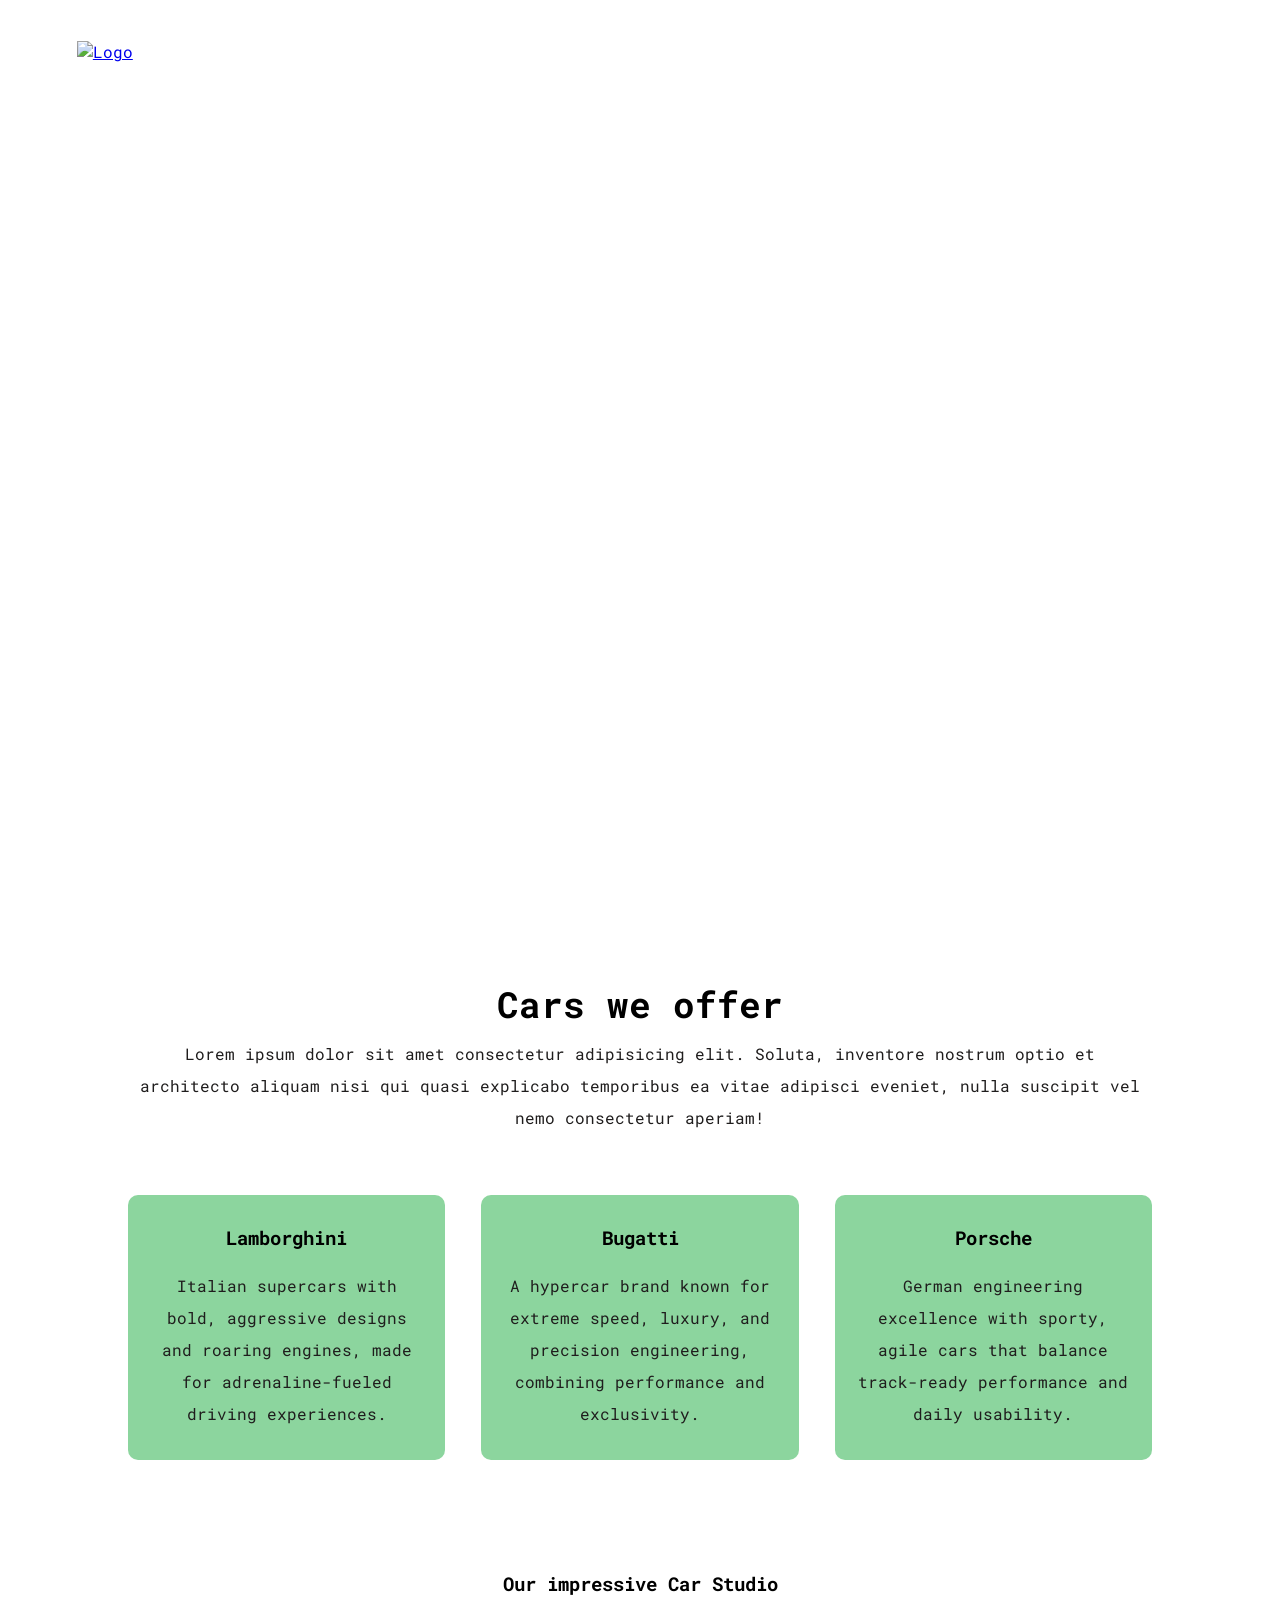
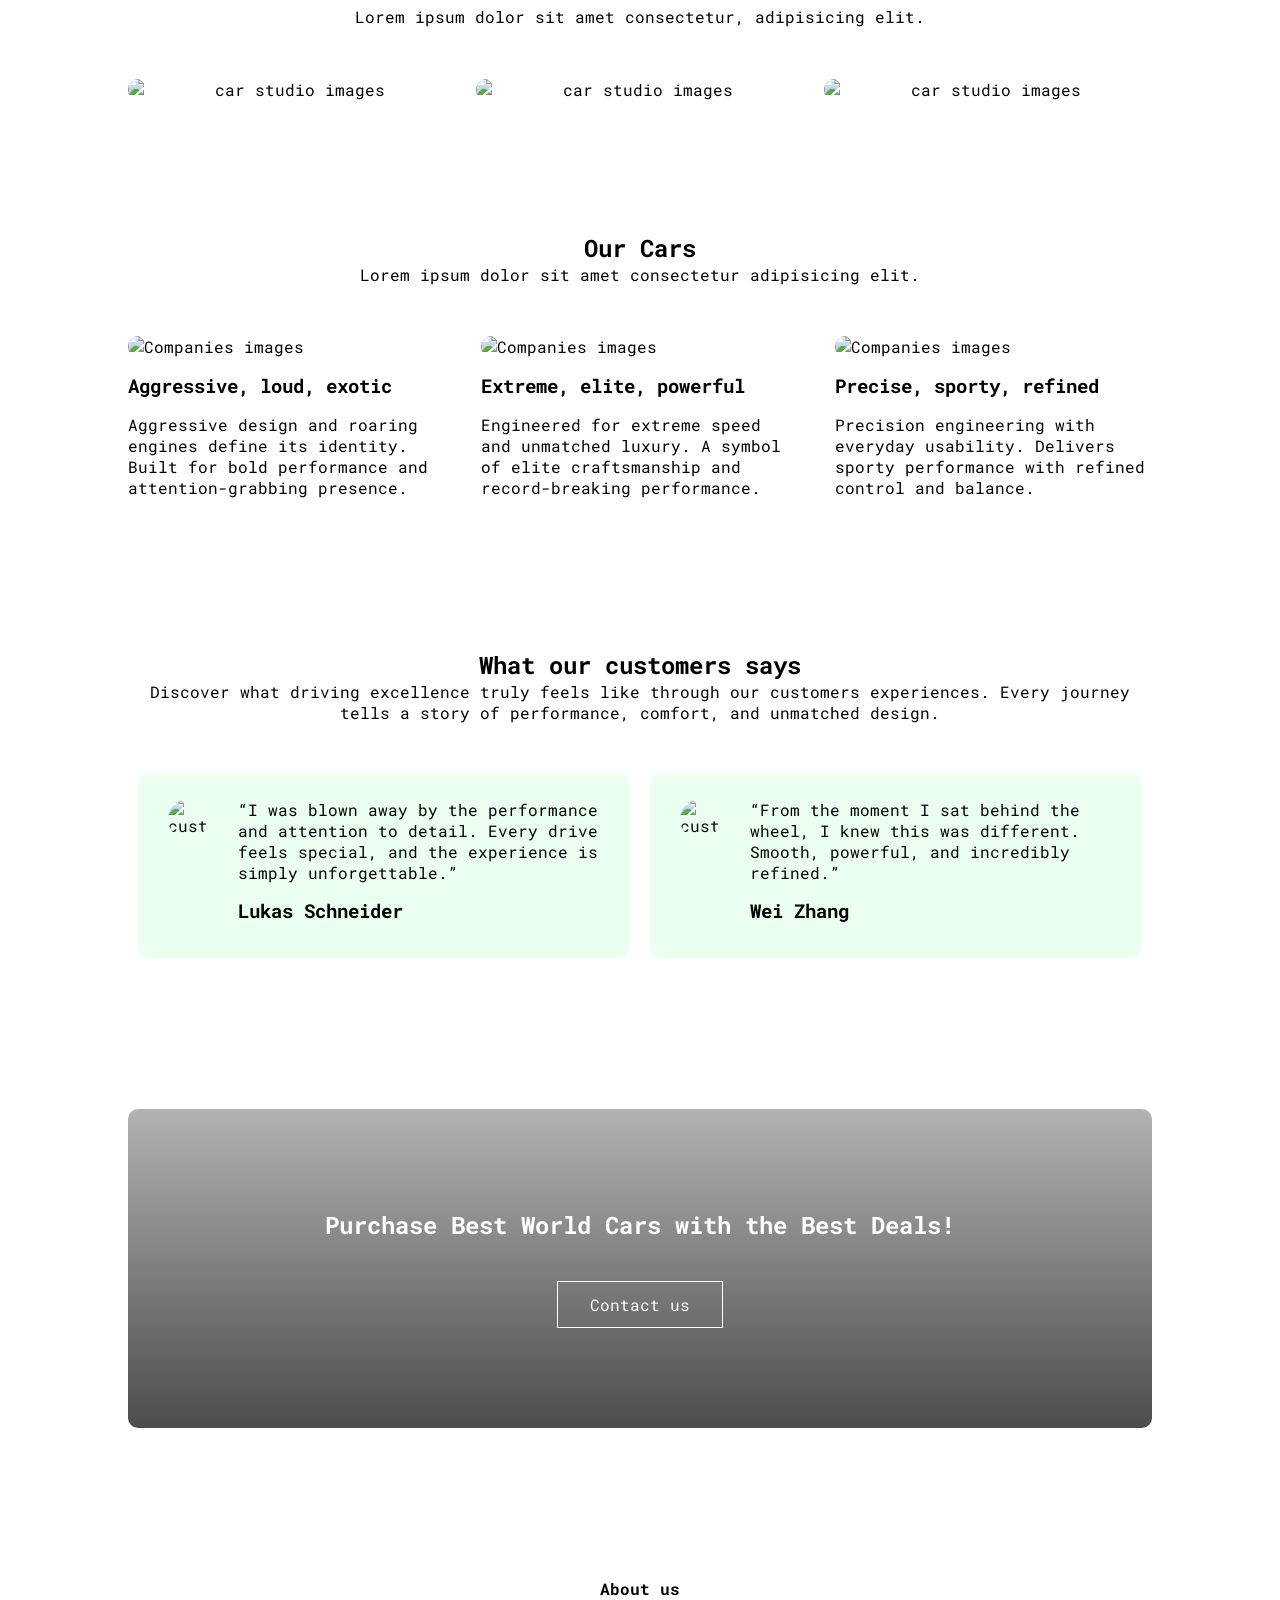
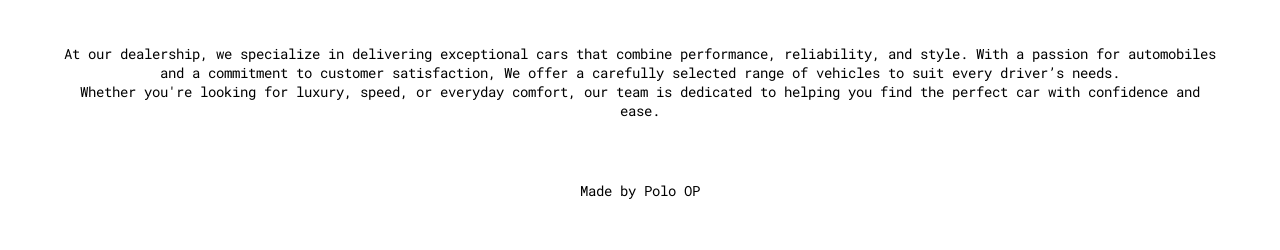
==== index.html @ 2430d3a7 "Responive Modern Cars UI" ====
<!DOCTYPE html> <!-- uses html5-->
<html lang="en">
<head>
    <meta charset="UTF-8">
    <meta name="viewport" content="width=device-width, initial-scale=1.0">
    <title>Project of Web</title>
    <link rel="stylesheet" href="style.css">
    <link rel="preconnect" href="https://fonts.googleapis.com">
    <link rel="preconnect" href="https://fonts.gstatic.com" crossorigin>
    <link href="https://fonts.googleapis.com/css2?family=Roboto+Mono:ital,wght@0,100..700;1,100..700&family=Roboto:ital,wght@0,100..900;1,100..900&display=swap" rel="stylesheet">
    <link rel="stylesheet" href="https://cdnjs.cloudflare.com/ajax/libs/font-awesome/7.0.1/css/all.min.css" integrity="sha512-2SwdPD6INVrV/lHTZbO2nodKhrnDdJK9/kg2XD1r9uGqPo1cUbujc+IYdlYdEErWNu69gVcYgdxlmVmzTWnetw==" crossorigin="anonymous" referrerpolicy="no-referrer" />
</head>
<body>
    <!-- Header Section -->
    <section class="header">
        <nav>
            <a href="index.html"><img src="https://images.unsplash.com/photo-1620288627223-53302f4e8c74?q=80&w=928&auto=format&fit=crop&ixlib=rb-4.1.0&ixid=M3wxMjA3fDB8MHxwaG90by1wYWdlfHx8fGVufDB8fHx8fA%3D%3D" alt="Logo"></a>
            <div class="nav-links" id="navLinks">
                <i class="fa-solid fa-x fa" onclick="hideMenu()"></i>
                <ul>
                    <li><a href="index.html">Home</a></li>
                    <li><a href="about.html">About</a></li>
                    <li><a href="contact.html">Contact</a></li>
                    <li><a href="blog.html">Blog</a></li>
                    <li><a href="cars.html">Cars</a></li>
                </ul>
            </div>
            <i class="fa-solid fa-bars fa" onclick="showMenu()"></i>
        </nav>
            <div class="text-box">
                <h1>Worlds Best Cars</h1>
                <p>Cars are really impressive because they are beautiful </br> and makes travels easier</p>
                <a href="" class="hero-btn">Visit the Car center</a>
            </div>
    </section>

    <!-- Cars Section -->
    <section class="cars">
        <h1>Cars we offer</h1>
        <p>Lorem ipsum dolor sit amet consectetur adipisicing elit. Soluta, inventore nostrum optio et architecto aliquam nisi qui quasi explicabo temporibus ea vitae adipisci eveniet, nulla suscipit vel nemo consectetur aperiam!</p>
    
        <div class="row">
            <div class="cars-col">
                <h3>Lamborghini</h3>
                <p>Italian supercars with bold, aggressive designs and roaring engines, made for adrenaline-fueled driving experiences.</p>
            </div>
            <div class="cars-col">
                <h3>Bugatti</h3>
                <p>A hypercar brand known for extreme speed, luxury, and precision engineering, combining performance and exclusivity.</p>
            </div>
            <div class="cars-col">
                <h3>Porsche</h3>
                <p>German engineering excellence with sporty, agile cars that balance track-ready performance and daily usability.</p>
            </div>
        </div>
    </section>

    <!-- Studio Section -->
    <section class="studio">
        <h3>Our impressive Car Studio</h3>
        <p>Lorem ipsum dolor sit amet consectetur, adipisicing elit.</p>

        <div class="row">
            <div class="studio-col">
                <img src="https://images.unsplash.com/photo-1519245659620-e859806a8d3b?q=80&w=3087&auto=format&fit=crop&ixlib=rb-4.1.0&ixid=M3wxMjA3fDB8MHxwaG90by1wYWdlfHx8fGVufDB8fHx8fA%3D%3D" alt="car studio images">
                <div class="layer">
                    <h3>Lamborghini</h3>
                </div>
            </div>
            <div class="studio-col">
                <img src="https://images.unsplash.com/photo-1600712242805-5f78671b24da?q=80&w=928&auto=format&fit=crop&ixlib=rb-4.1.0&ixid=M3wxMjA3fDB8MHxwaG90by1wYWdlfHx8fGVufDB8fHx8fA%3D%3D" alt="car studio images">
                <div class="layer">
                    <h3>Bugatti</h3>
                </div>
            </div>
            <div class="studio-col">
                <img src="https://images.unsplash.com/photo-1570374910698-6db3d787e6fb?q=80&w=3165&auto=format&fit=crop&ixlib=rb-4.1.0&ixid=M3wxMjA3fDB8MHxwaG90by1wYWdlfHx8fGVufDB8fHx8fA%3D%3D" alt="car studio images">
                <div class="layer">
                    <h3>Porsche</h3>
                </div>
            </div>
        </div>

    </section>

    <!-- Companies Section -->
    <section class="companies">
        <h1>Our Cars</h1>
        <p>Lorem ipsum dolor sit amet consectetur adipisicing elit.</p>

        <div class="row">
            <div class="companies-col">
                <img src="https://images.unsplash.com/photo-1696958363946-b58f40cda426?q=80&w=1828&auto=format&fit=crop&ixlib=rb-4.1.0&ixid=M3wxMjA3fDB8MHxwaG90by1wYWdlfHx8fGVufDB8fHx8fA%3D%3D" alt="Companies images">
                <h3>Aggressive, loud, exotic</h3>
                <p>Aggressive design and roaring engines define its identity.
Built for bold performance and attention-grabbing presence.</p>
            </div>
            <div class="companies-col">
                <img src="https://images.unsplash.com/photo-1765973699508-12ca847a5aca?q=80&w=1750&auto=format&fit=crop&ixlib=rb-4.1.0&ixid=M3wxMjA3fDB8MHxwaG90by1wYWdlfHx8fGVufDB8fHx8fA%3D%3D" alt="Companies images">
                <h3>Extreme, elite, powerful</h3>
                <p>Engineered for extreme speed and unmatched luxury.
A symbol of elite craftsmanship and record-breaking performance.</p>
            </div>
            <div class="companies-col">
                <img src="https://images.unsplash.com/photo-1713994255385-500d40dfbb1b?q=80&w=2940&auto=format&fit=crop&ixlib=rb-4.1.0&ixid=M3wxMjA3fDB8MHxwaG90by1wYWdlfHx8fGVufDB8fHx8fA%3D%3D" alt="Companies images">
                <h3>Precise, sporty, refined</h3>
                <p>Precision engineering with everyday usability.
Delivers sporty performance with refined control and balance.</p>
            </div>    
        </div>
    </section>

    <!-- testimonials -->
    <section class="testimonials">
        <h1>What our customers says</h1>
        <p>Discover what driving excellence truly feels like through our customers experiences. Every journey tells a story of performance, comfort, and unmatched design.</p>
        <div class="row">
            <div class="testimonial-col">
                <img src="https://images.unsplash.com/photo-1527980965255-d3b416303d12?q=80&w=1160&auto=format&fit=crop&ixlib=rb-4.1.0&ixid=M3wxMjA3fDB8MHxwaG90by1wYWdlfHx8fGVufDB8fHx8fA%3D%3D" alt="customer image">
                <div>
                <p>“I was blown away by the performance and attention to detail. Every drive feels special, and the experience is simply unforgettable.”</p>
                <h3>Lukas Schneider</h3>
                <i class="fa-solid fa-star fa"></i>
                <i class="fa-solid fa-star fa"></i>
                <i class="fa-solid fa-star fa"></i>
                <i class="fa-solid fa-star fa"></i>
                <i class="fa-regular fa-star fa"></i>
                </div>
            </div>            
            <div class="testimonial-col">
                <img src="https://images.unsplash.com/photo-1603415526960-f7e0328c63b1?q=80&w=1740&auto=format&fit=crop&ixlib=rb-4.1.0&ixid=M3wxMjA3fDB8MHxwaG90by1wYWdlfHx8fGVufDB8fHx8fA%3D%3D" alt="customer image">
                <div>
                <p>“From the moment I sat behind the wheel, I knew this was different. Smooth, powerful, and incredibly refined.”</p>
                <h3>Wei Zhang</h3>
                <i class="fa-solid fa-star fa"></i>
                <i class="fa-solid fa-star fa"></i>
                <i class="fa-solid fa-star fa"></i>
                <i class="fa-solid fa-star fa"></i>
                <i class="fa-solid fa-star-half-stroke fa"></i>
                </div>
            </div>
        </div>
    </section>

    <!-- Purchase Section -->
    <section class="purchase">
        <h1>Purchase Best World Cars with the Best Deals!</h1>
        <a href="#" class="hero-btn">Contact us</a>
    </section>

    <!-- Footer Section -->
    <section class="footer">
        <h4>About us</h4>
        <p>At our dealership, we specialize in delivering exceptional cars that combine performance, reliability, and style. With a passion for automobiles and a commitment to customer satisfaction, We offer a carefully selected range of vehicles to suit every driver’s needs.</br> Whether you're looking for luxury, speed, or everyday comfort, our team is dedicated to helping you find the perfect car with confidence and ease.</p>
        <div class="icons">
            <i class="fa-brands fa-facebook"></i>
            <i class="fa-brands fa-instagram"></i>
            <i class="fa-brands fa-linkedin"></i>
            <i class="fa-brands fa-github"></i>
        </div>
        <p>Made by Polo OP</p>
    </section>

    <!-- Menu toggle with JavaScript -->
    <script>
        var navLinks = document.getElementById('navLinks');
        function showMenu() {
            navLinks.style.right = "0";
        }
        function hideMenu() {
            navLinks.style.right = "-200px";
        }
    </script>
</body>
</html>
---- style.css ----
* {
    margin: 0;
    padding: 0;
    font-family: "Roboto Mono", monospace;
}

/* header */
.header {
    min-height: 100vh;  /*100vh and higher*/
    width: 100%;
    background: linear-gradient(rgb(162, 246, 162,0.3)), url(https://images.unsplash.com/photo-1772722174153-213c4ad178fc?q=80&w=2940&auto=format&fit=crop&ixlib=rb-4.1.0&ixid=M3wxMjA3fDB8MHxwaG90by1wYWdlfHx8fGVufDB8fHx8fA%3D%3D);
    background-position: center;
    background-size: cover;
    position: relative; /*all its children will act as relative to it by positioning the children as absolute*/
}

nav {
    display: flex;
    padding: 2% 6%;
    justify-content: space-between;
    align-items: center;
}

nav img {
  width: 50px;  
}

.nav-links {
    /*flex: 1; means flex-grow: 1; flex-shrink: 1; flex-basis:0; it takes all available space inside its flex container and with text align you move it to right, and its useless cuz we have space-between and it does the work*/
    flex: 1;
    text-align: right;
}

.nav-links ul li {
    list-style: none;
    display: inline-block; /*good for underline animation as well and for inlining li*/
    padding: 8px 12px;
    position: relative;
}

.nav-links ul li a {
    color: #ffff;
    text-decoration: none;
    font-size: 25px;
}

.nav-links ul li::after {
    content: '';
    width: 0%;
    height: 2px;
    background: #24d550;
    display: block;
    margin: auto; /*margin: auto horizontally centers the element if it has a width less than the container. without hover the line is centered but after hover the margin cernters it*/
    transition: 0.3s;
    /* if we want animation to be right to left we should use transform because its harder to manage it with margin, and left to right it the original (by default)*/
}

.nav-links ul li:hover::after {
    width: 100%;
}

.text-box {
    width: 90%;
    color: white;
    position: absolute;
    top: 50%;
    left: 50%;
    transform: translate(-50%,-50%);
    text-align: center;
}

.text-box h1 {
    font-size: 62px;
}

.text-box p {
    margin: 10px 0 40px; /*top, right & left, buttom*/
    font-size: 14px;
    color: white;
}

.hero-btn {
    display: inline-block; /*with block the button will strech and occupy all the parent width*/
    text-decoration: none;
    color: white;
    border: 1px solid #ffffff;
    padding: 12px 32px;
    font-size: 16px;
    cursor: pointer;
    background: transparent;
    /* position: relative; */
    transition: 0.4s ease-in-out;
}

.hero-btn:hover {
    border: 1px solid greenyellow;  
    background: yellowgreen;
}

nav .fa {
    display: none;
}



/* cars */
.cars {
    width: 80%;
    margin: auto;
    text-align: center;
    padding-top: 80px;
}

.cars h1 {
    font-size: 36px;
    font-weight: 700;
}
.cars p {
    color: rgb(31, 29, 29);
    font-size: 16px;
    line-height: 2;
    padding: 10px;
}

.row {
    margin-top: 5%;
    display: flex;
    justify-content: space-between;
}

.cars-col {
    flex-basis: 31%;
    background: #8cd59e;
    border-radius: 10px;
    margin-bottom: 5%;
    padding: 20px 12px;
    box-sizing: border-box;
    transition: 0.5s;
}

h3 {
    text-align: center;
    font-weight: 700;
    margin: 10px 0;
}

.cars-col:hover {
    box-shadow: 0 0 20px 0 rgba(138, 214, 167, 0.7);
}


/* car studio */

.studio {
    width: 80%;
    margin: auto;
    text-align: center;
    padding-top: 50px;
}

.studio-col {
    flex-basis: 32%;
    margin-bottom: 32px;
    position: relative;
}

.studio-col img {
    display: block; /*by default its inline-block so the layer got out of the vertical height*/
    width: 100%;
    height: 100%;
    border-radius: 10px;
}

.layer {
    background: transparent;
    height: 100%;
    width: 100%;
    position: absolute;
    top: 0;
    left: 0;
    transition: 0.3s;
    border-radius: 10px;
    /*inset:0; we can remove 4 lines with this line, height width top left, i think this is better but for the sake of the course we will write as much as identical code*/
}

.layer:hover {
    background: rgba(205, 239, 247, 0.7);
}

.layer h3{
    width: 100%;
    font-weight: 600;
    color: white;
    font-size: 28px;
    position: absolute;
    bottom: 0;
    /* these 2 lines does nothing cuz we already have width 100% */
    left: 50%;
    transform: translateX(-50%);
    opacity: 0;
    transition: 0.4s;

}

.layer:hover h3 {
    bottom: 50%;
    transform: translate(-50%, 50%); /* we used this to center the text without this line the bottom of the text is centered , sits down at center so it feels its not centered*/
    opacity: 1;
}


/* companies */

.companies {
    width: 80%;
    margin: auto;
    text-align: center;
    padding-top: 100px;
}

.companies-col {
    flex-basis: 31%;
    border-radius: 30px;
    margin-bottom: 5%;
    text-align: left;
}

.companies-col img {
    width: 100%;
    border-radius: 10px;
}

.companies-col p {
    padding: 0;
}

.companies-col h3 {
    margin: 16px 0 16px;
    text-align: left;
}


/* testimonials */
.testimonials {
    width: 80%;
    margin: auto;
    padding-top: 100px;
    text-align: center;
}

.testimonial-col {
    flex-basis: 44%;
    border-radius: 10px;
    margin: 0 1% 5%; /*for mobile reponsivity*/
    text-align: left;
    background: #ebfff0;
    padding: 25px;
    cursor: pointer;
    display: flex;
    
}
.testimonial-col img {
    height: 40px;
    width: 40px;
    border-radius: 50%;
    margin-left: 5px;
    margin-right: 30px;
    border-radius: 50%;
}

.testimonial-col p {
    padding: 0;
}

.testimonial-col h3 {
    margin-top: 15px;
    text-align: left;
}

.testimonial-col .fa {
    color: #24d550;
}



/* purchase */

.purchase {
    width: 80%;
    margin: 100px auto;
    background: linear-gradient(rgba(0,0,0,0.3),rgba(0,0,0,0.7)), url(https://images.unsplash.com/photo-1486673748761-a8d18475c757?q=80&w=1740&auto=format&fit=crop&ixlib=rb-4.1.0&ixid=M3wxMjA3fDB8MHxwaG90by1wYWdlfHx8fGVufDB8fHx8fA%3D%3D);
    background-position: center;
    background-size: cover;
    border-radius: 10px;
    text-align: center;
    padding: 100px 0;
}

.purchase h1 {
    color: white;
    margin-bottom: 40px;
    padding: 0;    
}


/* footer */
.footer {
    width: 100%;
    text-align: center;
    padding: 30px 0;
    /* background-color: rgb(218, 255, 213); */
}

.footer p {
    font-size: 14px;
    padding: 20px 60px;
}

.footer h4 {
    margin-bottom: 25px;
    margin-top: 20px;
    font-weight: 700;
}

.fa-brands {
    color: #24d550;
    margin: 0 12px;
    cursor: pointer;
    padding: 18px 0;
}

@media(max-width:700px) {
    .text-box h1 {
        font-size: 28px;
    }
    .nav-links ul li {
        display: block;
    }
    .nav-links  { 
        position: fixed;
        background-color: #24d550;
        height: 100vh;
        width: 200px;
        top: 0;
        right: -200px;
        text-align: left;
        z-index: 2;
        transition: 0.2s ;
    }
    nav .fa {
        display: block;
        color: white;
        margin: 10px;
        font-size: 24px;
        cursor: pointer;
    }

    .nav-links ul {
        padding: 30px;
    }


    .row {
        flex-direction: column;
    }


    .testimonial-col img {
        margin-left: 0px;
        margin-right: 15px;
    }

    .purchase h1 {
        font-size: 24px;
    }
}

/* about us page */
.about-header {
    height: 50vh;
    width: 100%;
    background: linear-gradient(rgba(199, 246, 155, 0.789),rgba(203, 227, 137, 0.72)), url(https://images.unsplash.com/photo-1557227065-a68aa0bb1673?q=80&w=1895&auto=format&fit=crop&ixlib=rb-4.1.0&ixid=M3wxMjA3fDB8MHxwaG90by1wYWdlfHx8fGVufDB8fHx8fA%3D%3D);
    background-position: center;
    background-size: cover;
    text-align: center;
    color: white;
}

.about-header h1 {
    margin-top: 45px;
}

.about-us {
    width: 80%;
    margin: auto;
    padding-top: 80px;
    padding-bottom: 50px;
}

.about-us-col {
    flex-basis: 48%;
    padding: 30px 2px;
}

.about-us-col img{
    width: 100%;
}

.about-us-col h1 {
    padding-top: 0;
}

.about-us-col p {
    padding: 15px 0 25px;
}

.explore-hero-btn {
    display: inline-block; /*with block the button will strech and occupy all the parent width*/
    text-decoration: none;
    color: black;
    border: 1px solid black;
    padding: 12px 32px;
    font-size: 16px;
    cursor: pointer;
    background: transparent;
    /* position: relative; */
    transition: 0.4s ease-in-out;
}

.explore-hero-btn:hover {
    border: 1px solid rgb(116, 35, 35);  
    background: rgb(241, 82, 82);
    color: white;
}


/* blog */
.blog-content {
    width: 80%;
    margin: auto;
    padding: 60px 0;
}

.blog-left {
    flex-basis: 65%;
}

.blog-left img {
    width: 100%;
}

.blog-left h2 {
    color: black;
    font-weight: 600;
    margin: 30px 0;
}

.blog-left p {
    color: black;
    padding: 0;   
}

.blog-right {
    flex-basis: 32%;
}

.blog-right h3 {
    background-color: black;
    color: white;
    padding: 7px 0;
    font-size: 16px;
    margin-bottom: 20px;
}

.blog-right div {
    display: flex;
    align-items: center;
    justify-content: space-between;
    box-sizing: border-box;
    color: black;
    padding: 8px;
}

.comment-box {
    border: 1px solid black;
    margin: 50px 0;
    padding: 10px 20px;
}

.comment-box h3 {
    text-align: left;
}

.comment-form input, .comment-form textarea {
    width: 100%;
    padding: 10px;
    margin: 15px 0;
    box-sizing: border-box;
    border: none;
    outline: none;
    background: #666;
    color: #ffffff;
}

.comment-form input::placeholder, .comment-form textarea::placeholder {
    color: #ffffff;
}

.post-btn {
    color: rgb(241, 82, 82);
    border: 1px solid rgb(241, 82, 82);
}

.comment-form button {
    margin: 10px 0;
}



/* contact us */
.location {
    width: 80%;
    margin: auto;
    padding: 80px 0;
}

.location iframe {
    width: 100%;
}

.contact-us {
    width: 80%;
    margin: auto;
}

.contact-col {
    flex-basis: 48%;
    margin-bottom: 30px;
}

.contact-col div {
    display: flex;
    align-items: center;
    margin-bottom: 40px;
}

.contact-col div i {
    font-size: 28px;
    color: #24d550;
    margin: 10px;
    margin-right: 30px;
}

.contact-col div p {
    padding: 0;
}

.contact-col div h5 {
    font-size: 20px;
    margin-bottom: 5px;
    color: black;
    font-weight: 500;
}

.contact-col input, .contact-col textarea{
    width: 100%;
    padding: 15px;
    margin-bottom: 17px;
    box-sizing: border-box;
    border: 1px solid black;
    outline: none;
    background: white;
    box-sizing: border-box;
}
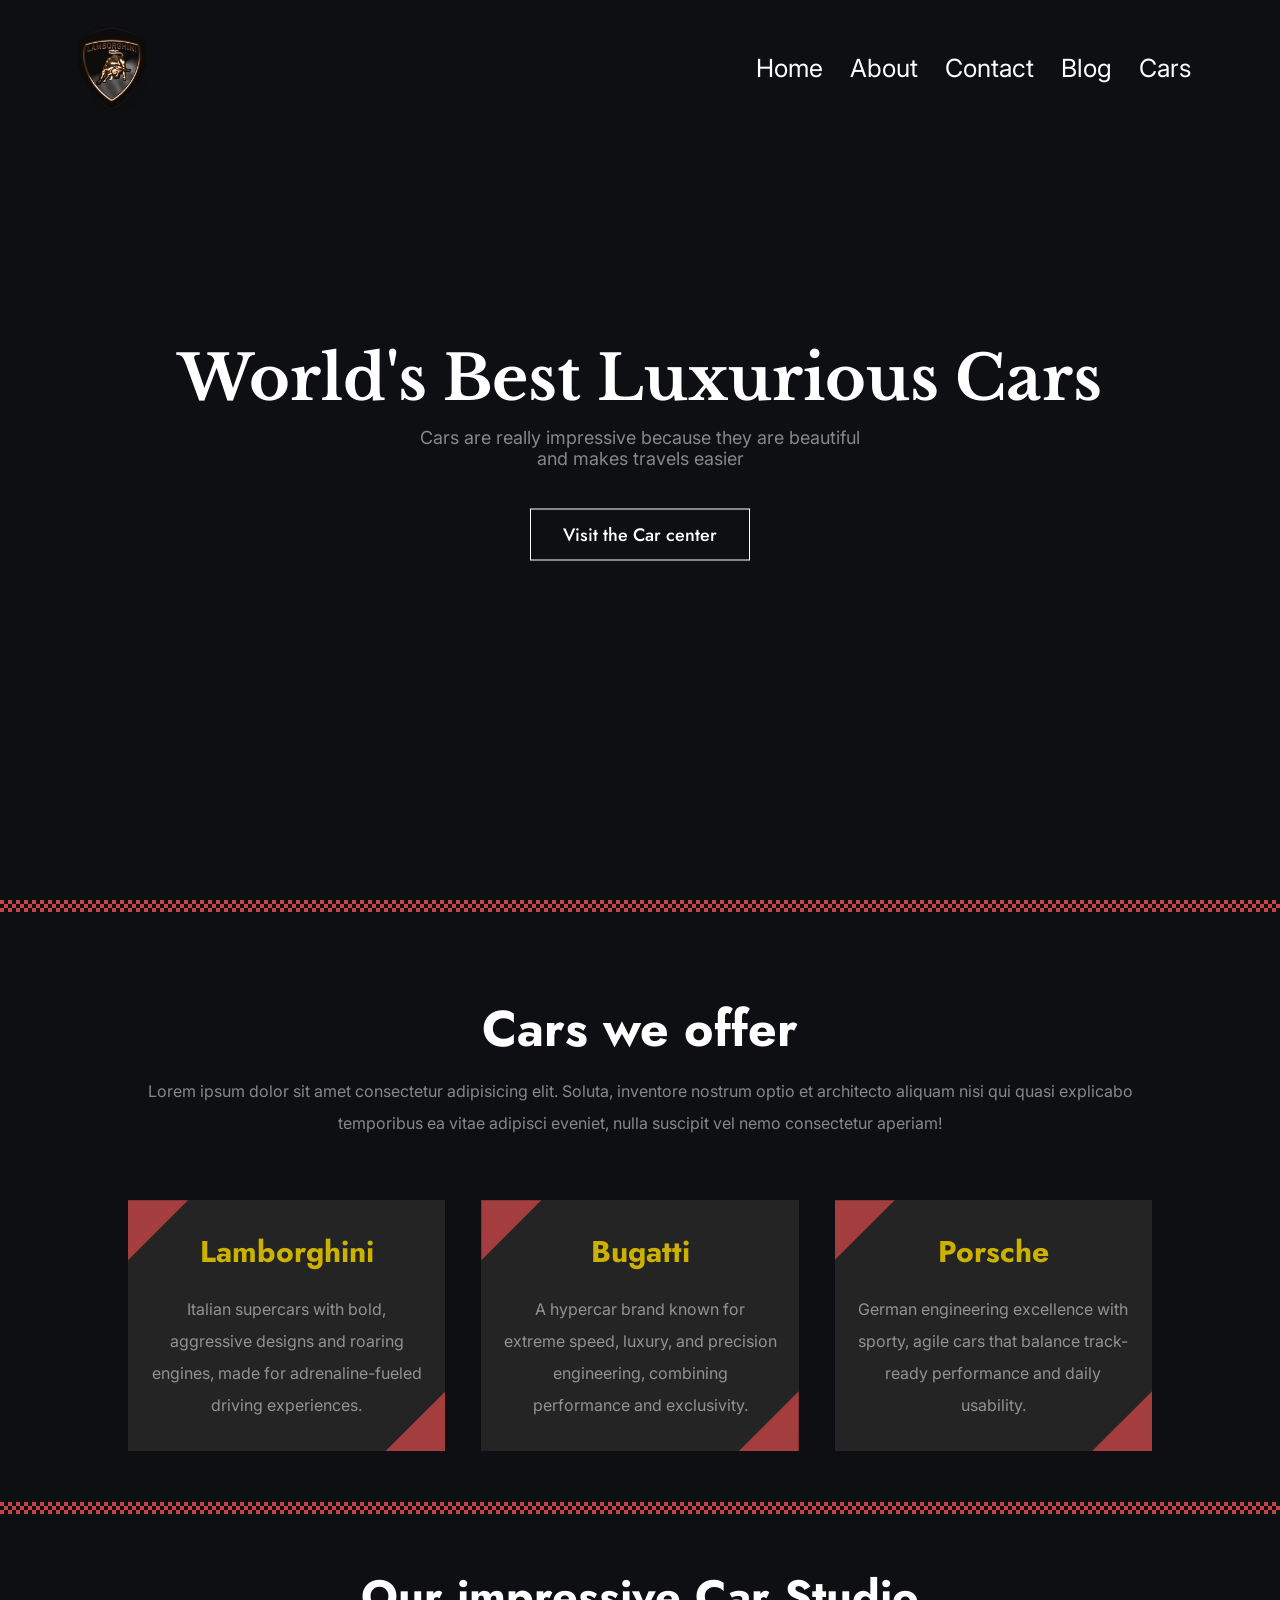
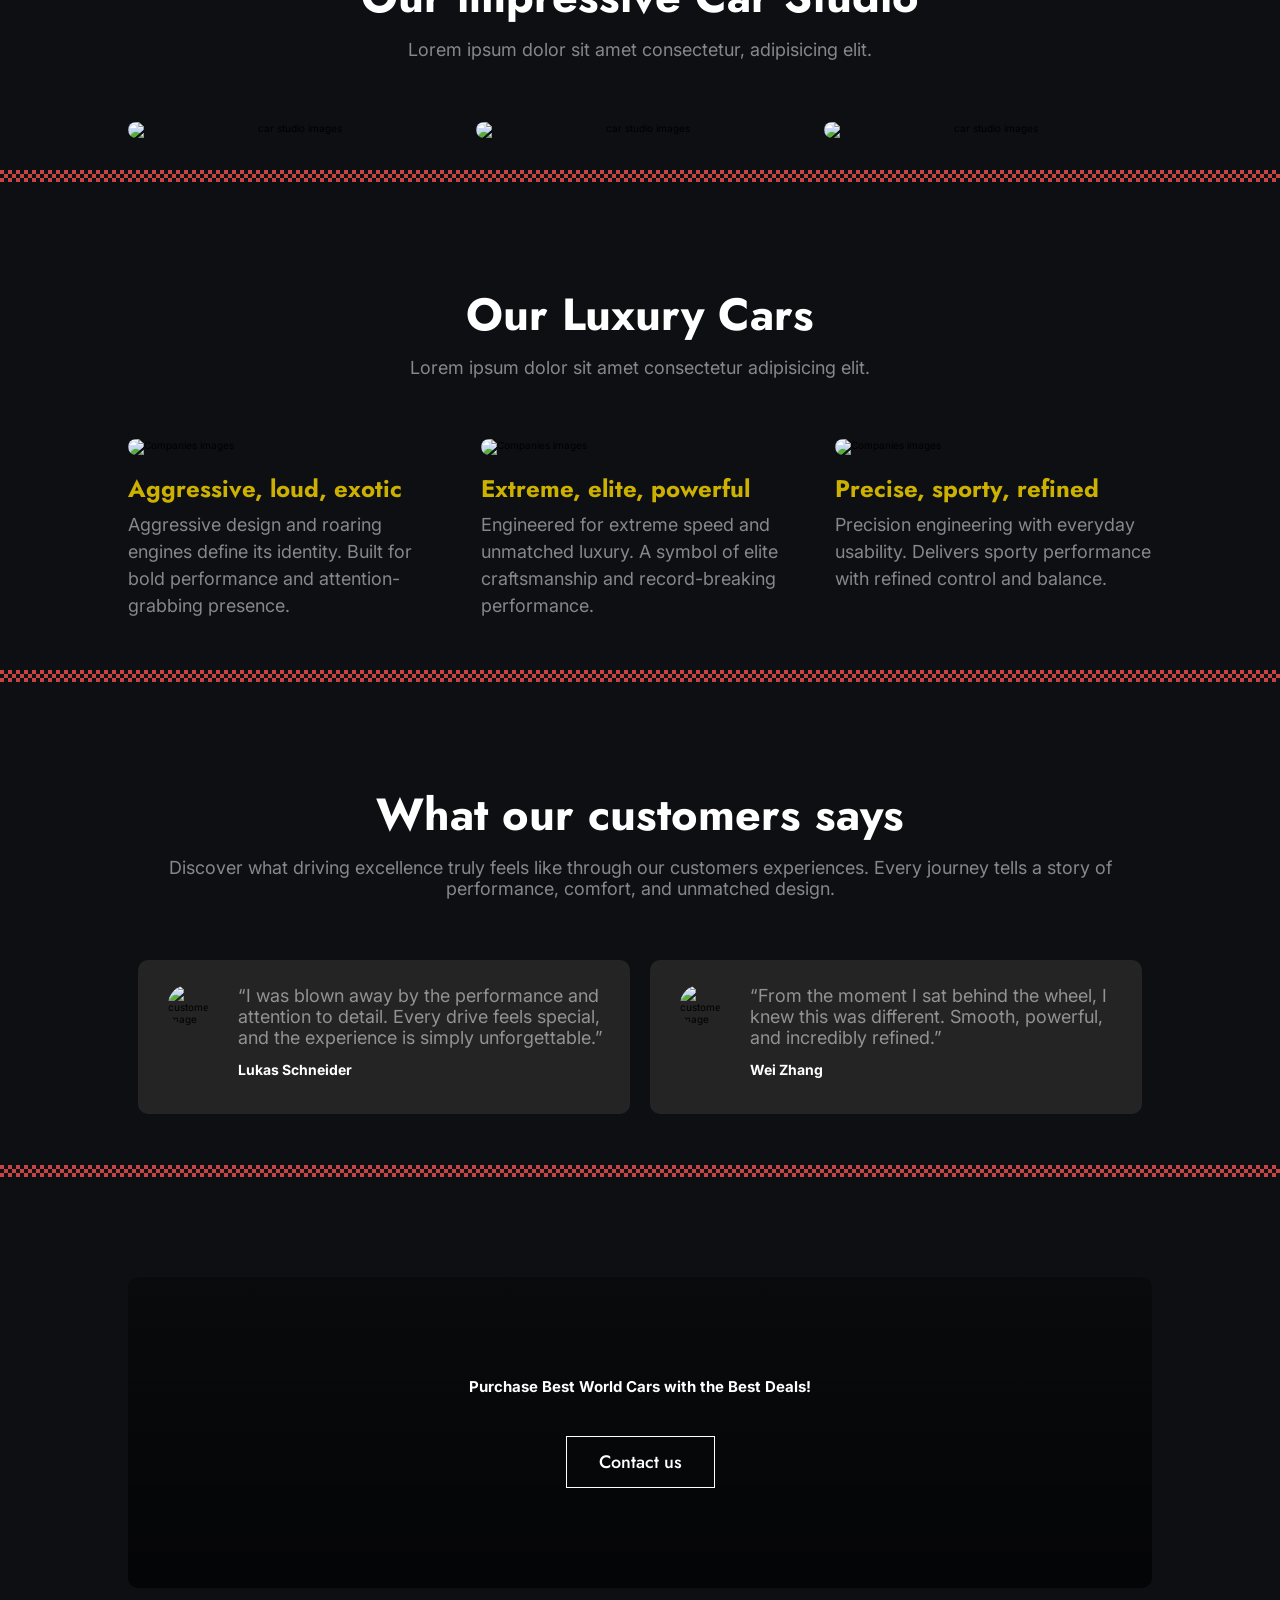
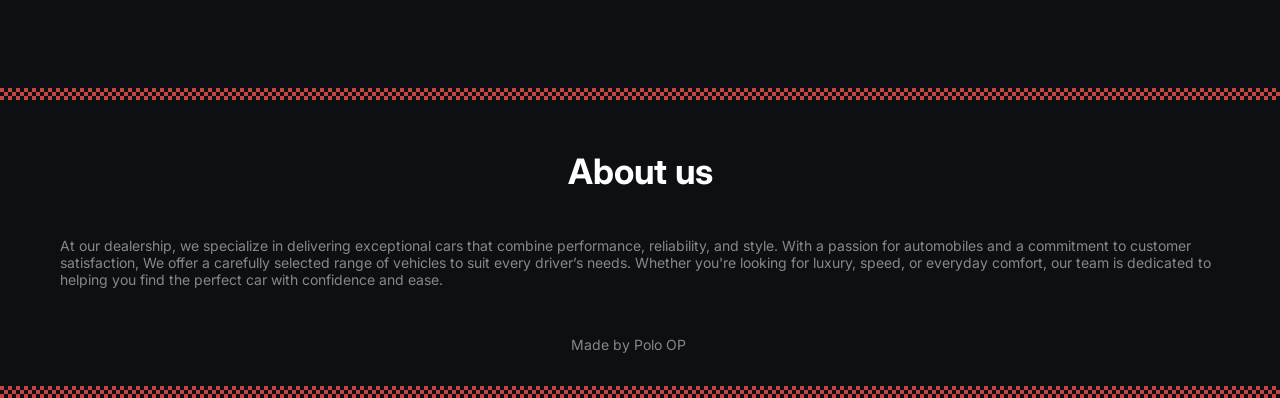
==== commit 591803c7: "new branch created see the readme file for more informations" ====
--- a/index.html
+++ b/index.html
@@ -3,7 +3,7 @@
 <head>
     <meta charset="UTF-8">
     <meta name="viewport" content="width=device-width, initial-scale=1.0">
-    <title>Project of Web</title>
+    <title>Luxury Cars</title>
     <link rel="stylesheet" href="style.css">
     <link rel="preconnect" href="https://fonts.googleapis.com">
     <link rel="preconnect" href="https://fonts.gstatic.com" crossorigin>
@@ -11,12 +11,16 @@
     <link rel="stylesheet" href="https://cdnjs.cloudflare.com/ajax/libs/font-awesome/7.0.1/css/all.min.css" integrity="sha512-2SwdPD6INVrV/lHTZbO2nodKhrnDdJK9/kg2XD1r9uGqPo1cUbujc+IYdlYdEErWNu69gVcYgdxlmVmzTWnetw==" crossorigin="anonymous" referrerpolicy="no-referrer" />
 </head>
 <body>
+    <div id="page-loader" class="loader-overlay">
+        <div class="custom-loader"></div>
+    </div>
+    <main id="main-content" style="opacity: 0; transition: opacity 0.5s;">
     <!-- Header Section -->
     <section class="header">
         <nav>
-            <a href="index.html"><img src="https://images.unsplash.com/photo-1620288627223-53302f4e8c74?q=80&w=928&auto=format&fit=crop&ixlib=rb-4.1.0&ixid=M3wxMjA3fDB8MHxwaG90by1wYWdlfHx8fGVufDB8fHx8fA%3D%3D" alt="Logo"></a>
+            <a href="index.html"><img loading="lazy" src="logo.png" alt="Logo"></a>
             <div class="nav-links" id="navLinks">
-                <i class="fa-solid fa-x fa" onclick="hideMenu()"></i>
+                <i class="fa-solid fa-x fa" id="closeBtn"></i>
                 <ul>
                     <li><a href="index.html">Home</a></li>
                     <li><a href="about.html">About</a></li>
@@ -25,15 +29,17 @@
                     <li><a href="cars.html">Cars</a></li>
                 </ul>
             </div>
-            <i class="fa-solid fa-bars fa" onclick="showMenu()"></i>
+            <i class="fa-solid fa-bars fa" id="menuBtn"></i>
         </nav>
+        <div class="menu-overlay" id="menuOverlay"></div>
+
             <div class="text-box">
-                <h1>Worlds Best Cars</h1>
+                <h1>World's Best Luxurious Cars</h1>
                 <p>Cars are really impressive because they are beautiful </br> and makes travels easier</p>
-                <a href="" class="hero-btn">Visit the Car center</a>
+                <a href="cars.html" class="hero-btn">Visit the Car center</a>
             </div>
     </section>
-
+    <div class="loader"></div>
     <!-- Cars Section -->
     <section class="cars">
         <h1>Cars we offer</h1>
@@ -54,69 +60,68 @@
             </div>
         </div>
     </section>
-
+    <div class="loader"></div>
     <!-- Studio Section -->
     <section class="studio">
-        <h3>Our impressive Car Studio</h3>
+        <h1>Our impressive Car Studio</h3>
         <p>Lorem ipsum dolor sit amet consectetur, adipisicing elit.</p>
 
         <div class="row">
             <div class="studio-col">
-                <img src="https://images.unsplash.com/photo-1519245659620-e859806a8d3b?q=80&w=3087&auto=format&fit=crop&ixlib=rb-4.1.0&ixid=M3wxMjA3fDB8MHxwaG90by1wYWdlfHx8fGVufDB8fHx8fA%3D%3D" alt="car studio images">
+                <img loading="lazy" src="https://images.unsplash.com/photo-1519245659620-e859806a8d3b?q=80&w=3087&auto=format&fit=crop&ixlib=rb-4.1.0&ixid=M3wxMjA3fDB8MHxwaG90by1wYWdlfHx8fGVufDB8fHx8fA%3D%3D" alt="car studio images">
                 <div class="layer">
                     <h3>Lamborghini</h3>
                 </div>
             </div>
             <div class="studio-col">
-                <img src="https://images.unsplash.com/photo-1600712242805-5f78671b24da?q=80&w=928&auto=format&fit=crop&ixlib=rb-4.1.0&ixid=M3wxMjA3fDB8MHxwaG90by1wYWdlfHx8fGVufDB8fHx8fA%3D%3D" alt="car studio images">
+                <img loading="lazy" src="https://images.unsplash.com/photo-1600712242805-5f78671b24da?q=80&w=928&auto=format&fit=crop&ixlib=rb-4.1.0&ixid=M3wxMjA3fDB8MHxwaG90by1wYWdlfHx8fGVufDB8fHx8fA%3D%3D" alt="car studio images">
                 <div class="layer">
                     <h3>Bugatti</h3>
                 </div>
             </div>
             <div class="studio-col">
-                <img src="https://images.unsplash.com/photo-1570374910698-6db3d787e6fb?q=80&w=3165&auto=format&fit=crop&ixlib=rb-4.1.0&ixid=M3wxMjA3fDB8MHxwaG90by1wYWdlfHx8fGVufDB8fHx8fA%3D%3D" alt="car studio images">
+                <img loading="lazy" src="https://images.unsplash.com/photo-1570374910698-6db3d787e6fb?q=80&w=3165&auto=format&fit=crop&ixlib=rb-4.1.0&ixid=M3wxMjA3fDB8MHxwaG90by1wYWdlfHx8fGVufDB8fHx8fA%3D%3D" alt="car studio images">
                 <div class="layer">
                     <h3>Porsche</h3>
                 </div>
             </div>
         </div>
-
     </section>
-
+    <div class="loader"></div>
     <!-- Companies Section -->
     <section class="companies">
-        <h1>Our Cars</h1>
+        <h1>Our Luxury Cars</h1>
         <p>Lorem ipsum dolor sit amet consectetur adipisicing elit.</p>
 
         <div class="row">
             <div class="companies-col">
-                <img src="https://images.unsplash.com/photo-1696958363946-b58f40cda426?q=80&w=1828&auto=format&fit=crop&ixlib=rb-4.1.0&ixid=M3wxMjA3fDB8MHxwaG90by1wYWdlfHx8fGVufDB8fHx8fA%3D%3D" alt="Companies images">
+                <img loading="lazy" src="https://images.unsplash.com/photo-1696958363946-b58f40cda426?q=80&w=1828&auto=format&fit=crop&ixlib=rb-4.1.0&ixid=M3wxMjA3fDB8MHxwaG90by1wYWdlfHx8fGVufDB8fHx8fA%3D%3D" alt="Companies images">
                 <h3>Aggressive, loud, exotic</h3>
                 <p>Aggressive design and roaring engines define its identity.
 Built for bold performance and attention-grabbing presence.</p>
             </div>
             <div class="companies-col">
-                <img src="https://images.unsplash.com/photo-1765973699508-12ca847a5aca?q=80&w=1750&auto=format&fit=crop&ixlib=rb-4.1.0&ixid=M3wxMjA3fDB8MHxwaG90by1wYWdlfHx8fGVufDB8fHx8fA%3D%3D" alt="Companies images">
+                <img loading="lazy" src="https://images.unsplash.com/photo-1765973699508-12ca847a5aca?q=80&w=1750&auto=format&fit=crop&ixlib=rb-4.1.0&ixid=M3wxMjA3fDB8MHxwaG90by1wYWdlfHx8fGVufDB8fHx8fA%3D%3D" alt="Companies images">
                 <h3>Extreme, elite, powerful</h3>
                 <p>Engineered for extreme speed and unmatched luxury.
 A symbol of elite craftsmanship and record-breaking performance.</p>
             </div>
             <div class="companies-col">
-                <img src="https://images.unsplash.com/photo-1713994255385-500d40dfbb1b?q=80&w=2940&auto=format&fit=crop&ixlib=rb-4.1.0&ixid=M3wxMjA3fDB8MHxwaG90by1wYWdlfHx8fGVufDB8fHx8fA%3D%3D" alt="Companies images">
+                <img loading="lazy" src="https://images.unsplash.com/photo-1713994255385-500d40dfbb1b?q=80&w=2940&auto=format&fit=crop&ixlib=rb-4.1.0&ixid=M3wxMjA3fDB8MHxwaG90by1wYWdlfHx8fGVufDB8fHx8fA%3D%3D" alt="Companies images">
                 <h3>Precise, sporty, refined</h3>
                 <p>Precision engineering with everyday usability.
 Delivers sporty performance with refined control and balance.</p>
             </div>    
         </div>
     </section>
-
+    <div class="loader"></div>
     <!-- testimonials -->
     <section class="testimonials">
         <h1>What our customers says</h1>
         <p>Discover what driving excellence truly feels like through our customers experiences. Every journey tells a story of performance, comfort, and unmatched design.</p>
         <div class="row">
             <div class="testimonial-col">
-                <img src="https://images.unsplash.com/photo-1527980965255-d3b416303d12?q=80&w=1160&auto=format&fit=crop&ixlib=rb-4.1.0&ixid=M3wxMjA3fDB8MHxwaG90by1wYWdlfHx8fGVufDB8fHx8fA%3D%3D" alt="customer image">
+                <img loading="lazy" src="https://images.unsplash.com/photo-1527980965255-d3b416303d12?q=80&w=1160&auto=format&fit=crop&ixlib=rb-4.1.0&ixid=M3wxMjA3fDB8MHxwaG90by1wYWdlfHx8fGVufDB8fHx8fA%3D%3D" alt="customer image">
                 <div>
                 <p>“I was blown away by the performance and attention to detail. Every drive feels special, and the experience is simply unforgettable.”</p>
                 <h3>Lukas Schneider</h3>
@@ -128,7 +133,7 @@
                 </div>
             </div>            
             <div class="testimonial-col">
-                <img src="https://images.unsplash.com/photo-1603415526960-f7e0328c63b1?q=80&w=1740&auto=format&fit=crop&ixlib=rb-4.1.0&ixid=M3wxMjA3fDB8MHxwaG90by1wYWdlfHx8fGVufDB8fHx8fA%3D%3D" alt="customer image">
+                <img loading="lazy" src="https://images.unsplash.com/photo-1603415526960-f7e0328c63b1?q=80&w=1740&auto=format&fit=crop&ixlib=rb-4.1.0&ixid=M3wxMjA3fDB8MHxwaG90by1wYWdlfHx8fGVufDB8fHx8fA%3D%3D" alt="customer image">
                 <div>
                 <p>“From the moment I sat behind the wheel, I knew this was different. Smooth, powerful, and incredibly refined.”</p>
                 <h3>Wei Zhang</h3>
@@ -141,35 +146,29 @@
             </div>
         </div>
     </section>
-
+    <div class="loader"></div>
     <!-- Purchase Section -->
     <section class="purchase">
         <h1>Purchase Best World Cars with the Best Deals!</h1>
         <a href="#" class="hero-btn">Contact us</a>
     </section>
-
+    <div class="loader"></div>
     <!-- Footer Section -->
     <section class="footer">
         <h4>About us</h4>
-        <p>At our dealership, we specialize in delivering exceptional cars that combine performance, reliability, and style. With a passion for automobiles and a commitment to customer satisfaction, We offer a carefully selected range of vehicles to suit every driver’s needs.</br> Whether you're looking for luxury, speed, or everyday comfort, our team is dedicated to helping you find the perfect car with confidence and ease.</p>
+        <p>At our dealership, we specialize in delivering exceptional cars that combine performance, reliability, and style. With a passion for automobiles and a commitment to customer satisfaction, We offer a carefully selected range of vehicles to suit every driver’s needs. Whether you're looking for luxury, speed, or everyday comfort, our team is dedicated to helping you find the perfect car with confidence and ease.</p>
         <div class="icons">
             <i class="fa-brands fa-facebook"></i>
             <i class="fa-brands fa-instagram"></i>
             <i class="fa-brands fa-linkedin"></i>
-            <i class="fa-brands fa-github"></i>
         </div>
-        <p>Made by Polo OP</p>
+            <div class="author">
+                <p>Made by Polo OP</p> 
+                <a target="_blank" href="https://github.com/poloop01"><i class="fa-brands fa-github"></i></a>
+            </div>
     </section>
-
-    <!-- Menu toggle with JavaScript -->
-    <script>
-        var navLinks = document.getElementById('navLinks');
-        function showMenu() {
-            navLinks.style.right = "0";
-        }
-        function hideMenu() {
-            navLinks.style.right = "-200px";
-        }
-    </script>
+    <div class="loader"></div>
+</main>
+<script src="main.js"></script>
 </body>
 </html>
--- a/style.css
+++ b/style.css
@@ -1,14 +1,67 @@
+/* main headings (has a great italic custom font)*/
+@import url('https://fonts.googleapis.com/css2?family=Libre+Baskerville:ital,wght@0,400..700;1,400..700&family=Poppins:ital,wght@0,100;0,200;0,300;0,400;0,500;0,600;0,700;0,800;0,900;1,100;1,200;1,300;1,400;1,500;1,600;1,700;1,800;1,900&display=swap');
+/* secondary headings */
+@import url('https://fonts.googleapis.com/css2?family=Jost:ital,wght@0,100..900;1,100..900&family=Libre+Baskerville:ital,wght@0,400..700;1,400..700&family=Poppins:ital,wght@0,100;0,200;0,300;0,400;0,500;0,600;0,700;0,800;0,900;1,100;1,200;1,300;1,400;1,500;1,600;1,700;1,800;1,900&display=swap');
+/* for texts inter is best */
+@import url('https://fonts.googleapis.com/css2?family=Inter:ital,opsz,wght@0,14..32,100..900;1,14..32,100..900&family=Jost:ital,wght@0,100..900;1,100..900&family=Libre+Baskerville:ital,wght@0,400..700;1,400..700&family=Poppins:ital,wght@0,100;0,200;0,300;0,400;0,500;0,600;0,700;0,800;0,900;1,100;1,200;1,300;1,400;1,500;1,600;1,700;1,800;1,900&display=swap');
+
 * {
     margin: 0;
     padding: 0;
-    font-family: "Roboto Mono", monospace;
+    font-family: "Inter", monospace;
+}
+body {
+    background: var(--black-eye-background-color);
+}
+:root {
+    /* colors */
+    --white-color: hsl(0, 0%, 100%);
+    --black-color: hsl(0, 0%, 0%);
+    /* white*/
+    --white-website-background-color: hsl(208, 100%, 98%);
+    --white-background-item-color: hsl(0, 0%, 95%);
+    --white-background-hover: hsla(0, 0%, 0%, 0.04);
+    --white-color-disable: hsl(0, 0%, 65%);
+    /* black */
+    --black-eye-background-color: hsl(210, 15%, 6%);
+    --black-background-item-color: hsl(0, 0%, 14%);
+    --black-background-hover: hsla(0, 0%, 100%, 0.06%);
+    --black-color-disable: hsl(0, 0%, 40%);
+    /* red */
+    --red-color: hsl(0, 53%, 52%);
+    --red-dark-color: hsl(0, 90%, 60%);
+    --red-background-color: hsl(0, 100%, 97%);
+    /* yellow */
+    --yellow-color: hsl(52, 74%, 47%);
+    --yellow-dark-color: hsl(52, 100%, 40%);
+    --yellow-background-color: hsl(52, 100%, 97%);
+    /* font sizes */
+    --text-12: 1.2rem;
+    --text-14: 1.4rem;
+    --text-16: 1.6rem;
+    --text-18: 1.8rem;
+    --text-20: 2rem;
+    --text-24: 2.4rem;
+    --text-28: 2.8rem;
+    --text-32: 3.2rem;
+    /* spacing scale (margin, padding, LRTB) */
+    --space-4: 0.4rem;
+    --space-8: 0.8rem;
+    --space-16: 1.6rem;
+    --space-24: 2.4rem;
+    --space-32: 3.2rem;
+}
+
+/* 10px = 1rem */
+html {
+    font-size: 62.5%;
 }
 
 /* header */
 .header {
     min-height: 100vh;  /*100vh and higher*/
     width: 100%;
-    background: linear-gradient(rgb(162, 246, 162,0.3)), url(https://images.unsplash.com/photo-1772722174153-213c4ad178fc?q=80&w=2940&auto=format&fit=crop&ixlib=rb-4.1.0&ixid=M3wxMjA3fDB8MHxwaG90by1wYWdlfHx8fGVufDB8fHx8fA%3D%3D);
+    background: linear-gradient(rgba(11, 8, 9, 0.614)), url(https://images.unsplash.com/photo-1728013215429-a797bac0d002?q=80&w=1470&auto=format&fit=crop&ixlib=rb-4.1.0&ixid=M3wxMjA3fDB8MHxwaG90by1wYWdlfHx8fGVufDB8fHx8fA%3D%3D);
     background-position: center;
     background-size: cover;
     position: relative; /*all its children will act as relative to it by positioning the children as absolute*/
@@ -22,7 +75,7 @@
 }
 
 nav img {
-  width: 50px;  
+  width: 7rem;  
 }
 
 .nav-links {
@@ -34,21 +87,21 @@
 .nav-links ul li {
     list-style: none;
     display: inline-block; /*good for underline animation as well and for inlining li*/
-    padding: 8px 12px;
+    padding: 0.8rem 1.2rem;
     position: relative;
 }
 
 .nav-links ul li a {
     color: #ffff;
     text-decoration: none;
-    font-size: 25px;
+    font-size: 2.5rem;
 }
 
 .nav-links ul li::after {
     content: '';
     width: 0%;
-    height: 2px;
-    background: #24d550;
+    height: 0.2rem;
+    background: var(--red-color);
     display: block;
     margin: auto; /*margin: auto horizontally centers the element if it has a width less than the container. without hover the line is centered but after hover the margin cernters it*/
     transition: 0.3s;
@@ -70,31 +123,37 @@
 }
 
 .text-box h1 {
-    font-size: 62px;
+    font-family: "Libre Baskerville", "Inter";
+    /* font-style: italic; */
+    font-size: 6.2rem;
 }
 
 .text-box p {
-    margin: 10px 0 40px; /*top, right & left, buttom*/
-    font-size: 14px;
-    color: white;
+    margin: 1rem 0 4rem; /*top, right & left, buttom*/
+    font-size: 1.8rem;
+    color: rgba(255, 255, 255, 0.5);
+    font-family: "Inter";
 }
 
 .hero-btn {
     display: inline-block; /*with block the button will strech and occupy all the parent width*/
     text-decoration: none;
     color: white;
-    border: 1px solid #ffffff;
-    padding: 12px 32px;
-    font-size: 16px;
+    border: 0.1rem solid #ffffff;
+    padding: 1.2rem 3.2rem;
+    font-size: 1.8rem;
     cursor: pointer;
     background: transparent;
     /* position: relative; */
     transition: 0.4s ease-in-out;
+    font-family: "Jost";
+    font-weight: 500;
 }
 
 .hero-btn:hover {
-    border: 1px solid greenyellow;  
-    background: yellowgreen;
+    border: 0.1rem solid var(--red-color);  
+    background: var(--red-color);
+    color: var(--white-color);
 }
 
 nav .fa {
@@ -108,18 +167,20 @@
     width: 80%;
     margin: auto;
     text-align: center;
-    padding-top: 80px;
-}
-
+    padding-top: 8rem;
+}
 .cars h1 {
-    font-size: 36px;
+    color: var(--white-color);
+    font-size: 5rem;
+    font-family: "Jost", "Inter";
     font-weight: 700;
 }
 .cars p {
-    color: rgb(31, 29, 29);
-    font-size: 16px;
+    color: rgba(255, 255, 255, 0.5);
+    font-size: 1.6rem;
+    font-family: "Inter";
     line-height: 2;
-    padding: 10px;
+    padding: 1rem;
 }
 
 .row {
@@ -130,37 +191,83 @@
 
 .cars-col {
     flex-basis: 31%;
-    background: #8cd59e;
-    border-radius: 10px;
+    background: var(--black-background-item-color);
+    /* border-radius: 1rem; */
     margin-bottom: 5%;
-    padding: 20px 12px;
+    padding: 2rem 1.2rem;
     box-sizing: border-box;
     transition: 0.5s;
-}
-
-h3 {
+    position: relative;
+    overflow: hidden;
+}
+
+/* Bottom-right diagonal */
+.cars-col::after {
+    content: '';
+    position: absolute;
+    bottom: 0;
+    right: 0;
+    width: 60px;
+    height: 60px;
+    background: var(--red-color);
+    clip-path: polygon(100% 0, 100% 100%, 0 100%);
+    opacity: 0.8;
+    transition: 0.5s;
+    z-index: 0;
+}
+
+.cars-col::before {
+    content: '';
+    position: absolute;
+    top: 0;
+    left: 0;
+    width: 60px;
+    height: 60px;
+    background: var(--red-color);
+    /* Points diagonally down-right from top-left corner */
+    clip-path: polygon(0 0, 100% 0, 0 100%);
+    opacity: 0.8;
+    transition: 0.5s;
+    z-index: 0;
+}
+.cars-col h3 {
+    color: var(--yellow-dark-color);
     text-align: center;
     font-weight: 700;
-    margin: 10px 0;
+    font-size: 3rem;
+    font-family: "Jost";
+    margin: 1rem 0;
 }
 
 .cars-col:hover {
-    box-shadow: 0 0 20px 0 rgba(138, 214, 167, 0.7);
+    box-shadow: 0 0 2rem 0 rgba(238, 185, 26, 0.7);
 }
 
 
 /* car studio */
-
 .studio {
     width: 80%;
     margin: auto;
     text-align: center;
-    padding-top: 50px;
+    padding-top: 5rem;
+}
+
+.studio h1 {
+    font-family: "Jost", "Inter";
+    font-size: 4.5rem;
+    color: var(--white-color);
+}
+ 
+.studio p {
+    font-family: "Inter";
+    font-size: 1.8rem;
+    color: #ffffff80;
+    padding: 1rem;
 }
 
 .studio-col {
     flex-basis: 32%;
-    margin-bottom: 32px;
+    margin-bottom: 3.2rem;
     position: relative;
 }
 
@@ -168,7 +275,7 @@
     display: block; /*by default its inline-block so the layer got out of the vertical height*/
     width: 100%;
     height: 100%;
-    border-radius: 10px;
+    border-radius: 1rem;
 }
 
 .layer {
@@ -179,7 +286,7 @@
     top: 0;
     left: 0;
     transition: 0.3s;
-    border-radius: 10px;
+    border-radius: 1rem;
     /*inset:0; we can remove 4 lines with this line, height width top left, i think this is better but for the sake of the course we will write as much as identical code*/
 }
 
@@ -190,8 +297,9 @@
 .layer h3{
     width: 100%;
     font-weight: 600;
-    color: white;
-    font-size: 28px;
+    color: var(--red-color);
+    font-size: 3rem;
+    font-family: "Jost";
     position: absolute;
     bottom: 0;
     /* these 2 lines does nothing cuz we already have width 100% */
@@ -210,35 +318,52 @@
 
 
 /* companies */
-
 .companies {
     width: 80%;
     margin: auto;
     text-align: center;
-    padding-top: 100px;
+    padding-top: 10rem;
+}
+
+.companies h1 {
+    font-family: "Jost", "Inter";
+    font-size: 4.5rem;
+    color: var(--white-color);
+}
+
+.companies p {
+    font-family: "Inter";
+    font-size: 1.8rem;
+    color: #ffffff80;
+    padding: 1rem;
 }
 
 .companies-col {
     flex-basis: 31%;
-    border-radius: 30px;
+    border-radius: 3rem;
     margin-bottom: 5%;
     text-align: left;
 }
 
 .companies-col img {
     width: 100%;
-    border-radius: 10px;
+    border-radius: 1rem;
+    object-fit: cover; /*we can use a fixed height as well with object fit*/
+    aspect-ratio: 16 / 10;
 }
 
 .companies-col p {
     padding: 0;
+    line-height: 1.5;
 }
 
 .companies-col h3 {
-    margin: 16px 0 16px;
+    margin: 1.6rem 0 0.5rem;
     text-align: left;
-}
-
+    font-size: 2.4rem;
+    font-family: "Jost";
+    color: var(--yellow-dark-color);
+}
 
 /* testimonials */
 .testimonials {
@@ -248,23 +373,37 @@
     text-align: center;
 }
 
+.testimonials h1 {
+    font-family: "Jost", "Inter";
+    font-size: 4.5rem;
+    color: var(--white-color);
+}
+
+.testimonials p {
+    font-family: "Inter";
+    font-size: 1.8rem;
+    color: #ffffff80;
+    padding: 1rem;
+}
+
 .testimonial-col {
     flex-basis: 44%;
-    border-radius: 10px;
+    border-radius: 1rem;
     margin: 0 1% 5%; /*for mobile reponsivity*/
     text-align: left;
-    background: #ebfff0;
-    padding: 25px;
+    background: var(--black-background-item-color);
+    padding: 2.5rem;
     cursor: pointer;
     display: flex;
     
 }
 .testimonial-col img {
-    height: 40px;
-    width: 40px;
+    height: 4rem;
+    width: 4rem;
+    object-fit: cover;
     border-radius: 50%;
-    margin-left: 5px;
-    margin-right: 30px;
+    margin-left: 0.5rem;
+    margin-right: 3rem;
     border-radius: 50%;
 }
 
@@ -273,12 +412,14 @@
 }
 
 .testimonial-col h3 {
-    margin-top: 15px;
+    font-size: 1.4rem;
+    margin: 1.3rem 0 1.1rem;
     text-align: left;
+    color: white;
 }
 
 .testimonial-col .fa {
-    color: #24d550;
+    color: var(--yellow-dark-color);
 }
 
 
@@ -287,18 +428,18 @@
 
 .purchase {
     width: 80%;
-    margin: 100px auto;
+    margin: 10rem auto;
     background: linear-gradient(rgba(0,0,0,0.3),rgba(0,0,0,0.7)), url(https://images.unsplash.com/photo-1486673748761-a8d18475c757?q=80&w=1740&auto=format&fit=crop&ixlib=rb-4.1.0&ixid=M3wxMjA3fDB8MHxwaG90by1wYWdlfHx8fGVufDB8fHx8fA%3D%3D);
     background-position: center;
     background-size: cover;
-    border-radius: 10px;
-    text-align: center;
-    padding: 100px 0;
+    border-radius: 1rem;
+    text-align: center;
+    padding: 10rem 0;
 }
 
 .purchase h1 {
     color: white;
-    margin-bottom: 40px;
+    margin-bottom: 4rem;
     padding: 0;    
 }
 
@@ -307,42 +448,59 @@
 .footer {
     width: 100%;
     text-align: center;
-    padding: 30px 0;
+    padding: 3rem 0;
     /* background-color: rgb(218, 255, 213); */
 }
 
 .footer p {
-    font-size: 14px;
-    padding: 20px 60px;
+    font-size: 1.4rem;
+    padding: 2rem 6rem;
+    color: #ffffff80;
+    text-align: left;
+}
+
+.author {
+    display: flex;
+    align-items: center;
+    justify-content: center;
+    gap: 0;
+}
+
+.author p {
+    padding: 0;
 }
 
 .footer h4 {
-    margin-bottom: 25px;
-    margin-top: 20px;
+    font-family: "Inter";
+    color: var(--white-color);
+    font-size: 3.5rem;
+    margin-bottom: 2.5rem;
+    margin-top: 2rem;
     font-weight: 700;
 }
 
 .fa-brands {
-    color: #24d550;
-    margin: 0 12px;
+    color: var(--yellow-color);
+    font-size: 2rem;
+    margin: 0 1.2rem;
     cursor: pointer;
-    padding: 18px 0;
+    padding: 1.8rem 0;
 }
 
 @media(max-width:700px) {
     .text-box h1 {
-        font-size: 28px;
+        font-size: 3.4rem;
     }
     .nav-links ul li {
         display: block;
     }
     .nav-links  { 
         position: fixed;
-        background-color: #24d550;
+        background-color: var(--black-background-item-color);
         height: 100vh;
-        width: 200px;
+        width: 20rem;
         top: 0;
-        right: -200px;
+        right: -20rem;
         text-align: left;
         z-index: 2;
         transition: 0.2s ;
@@ -350,28 +508,57 @@
     nav .fa {
         display: block;
         color: white;
-        margin: 10px;
-        font-size: 24px;
+        margin: 1rem;
+        font-size: 2.4rem;
         cursor: pointer;
     }
 
     .nav-links ul {
-        padding: 30px;
-    }
-
+        padding: 3rem;
+    }
+
+    .menu-overlay {
+        position: fixed;
+        top: 0;
+        left: 0;
+        width: 100%;
+        height: 100vh;
+        background: rgba(0, 0, 0, 0.6);
+        z-index: 1;
+        opacity: 0;
+        visibility: hidden;
+        transition: 0.3s ease;
+        cursor: pointer;
+    }
+
+    /* Show overlay when active */
+    .menu-overlay.active {
+        opacity: 1;
+        visibility: visible;
+    }
 
     .row {
         flex-direction: column;
     }
 
-
     .testimonial-col img {
         margin-left: 0px;
-        margin-right: 15px;
+        margin-right: 1.5rem;
+    }
+
+    .testimonials h1 {
+        font-size: 4rem;
+    }
+    .testimonials p {
+        font-size: 1.4rem;
     }
 
     .purchase h1 {
-        font-size: 24px;
+        font-size: 2.4rem;
+    }
+
+    .companies-col {
+        margin-top: 2rem;
     }
 }
 
@@ -379,7 +566,7 @@
 .about-header {
     height: 50vh;
     width: 100%;
-    background: linear-gradient(rgba(199, 246, 155, 0.789),rgba(203, 227, 137, 0.72)), url(https://images.unsplash.com/photo-1557227065-a68aa0bb1673?q=80&w=1895&auto=format&fit=crop&ixlib=rb-4.1.0&ixid=M3wxMjA3fDB8MHxwaG90by1wYWdlfHx8fGVufDB8fHx8fA%3D%3D);
+    background: linear-gradient(rgba(11, 8, 9, 0.614)), url(https://images.unsplash.com/photo-1694575341005-10a3e9400a58?q=80&w=1470&auto=format&fit=crop&ixlib=rb-4.1.0&ixid=M3wxMjA3fDB8MHxwaG90by1wYWdlfHx8fGVufDB8fHx8fA%3D%3D);
     background-position: center;
     background-size: cover;
     text-align: center;
@@ -387,40 +574,52 @@
 }
 
 .about-header h1 {
-    margin-top: 45px;
+    margin-top: 4rem;
+    font-size: 5rem;
+    font-family: "Jost";
+    color: var(--yellow-color);
 }
 
 .about-us {
     width: 80%;
     margin: auto;
-    padding-top: 80px;
-    padding-bottom: 50px;
+    padding-top: 8rem;
+    padding-bottom: 5rem;
 }
 
 .about-us-col {
     flex-basis: 48%;
-    padding: 30px 2px;
+    padding: 3rem 0.2rem;
 }
 
 .about-us-col img{
     width: 100%;
+    aspect-ratio: 16/10;
+    object-fit: cover;
 }
 
 .about-us-col h1 {
     padding-top: 0;
+    color: var(--white-color);
+    font-size: 3.2rem;
+    font-family: "Jost";
+
 }
 
 .about-us-col p {
-    padding: 15px 0 25px;
+    color: var(--white-color);
+    font-size: 1.4rem;
+    line-height: 1.5;
+    padding: 1.5rem 0 2.5rem;
 }
 
 .explore-hero-btn {
     display: inline-block; /*with block the button will strech and occupy all the parent width*/
     text-decoration: none;
-    color: black;
-    border: 1px solid black;
-    padding: 12px 32px;
-    font-size: 16px;
+    color: var(--yellow-dark-color);
+    border: 0.1rem solid var(--yellow-dark-color);
+    padding: 1.2rem 3.2rem;
+    font-size: 1.6rem;
     cursor: pointer;
     background: transparent;
     /* position: relative; */
@@ -428,7 +627,7 @@
 }
 
 .explore-hero-btn:hover {
-    border: 1px solid rgb(116, 35, 35);  
+    border: 0.1rem solid rgb(116, 35, 35);  
     background: rgb(241, 82, 82);
     color: white;
 }
@@ -438,7 +637,7 @@
 .blog-content {
     width: 80%;
     margin: auto;
-    padding: 60px 0;
+    padding: 6rem 0;
 }
 
 .blog-left {
@@ -450,13 +649,18 @@
 }
 
 .blog-left h2 {
-    color: black;
+    color: var(--white-color);
+    font-size: 3rem;
+    font-family: "Jost";
     font-weight: 600;
-    margin: 30px 0;
+    margin: 3rem 0;
 }
 
 .blog-left p {
-    color: black;
+    font-family: "Inter";
+    color: #ffffff80;
+    font-size: 1.4rem;
+    line-height: 1.4;
     padding: 0;   
 }
 
@@ -465,11 +669,14 @@
 }
 
 .blog-right h3 {
-    background-color: black;
+    text-align: center;
+    background-color: var(--black-background-item-color);
     color: white;
-    padding: 7px 0;
-    font-size: 16px;
-    margin-bottom: 20px;
+    font-family: "Jost";
+    padding: 0.7rem 0;
+    font-size: 2rem;
+    font-weight: 400;
+    margin-bottom: 2rem;
 }
 
 .blog-right div {
@@ -477,29 +684,36 @@
     align-items: center;
     justify-content: space-between;
     box-sizing: border-box;
-    color: black;
-    padding: 8px;
+    color: var(--white-color);
+    padding: 0.8rem;
+    font-size: 2rem;
 }
 
 .comment-box {
-    border: 1px solid black;
-    margin: 50px 0;
-    padding: 10px 20px;
+    border-radius: 3px;
+    margin: 5rem 0;
+    padding: 1rem 2rem;
+    background-color: var(--black-background-item-color);
 }
 
 .comment-box h3 {
     text-align: left;
+    color: var(--white-color);
+    padding: 1rem 0 0.5rem;
+    font-size: 1.6rem;
+    font-family: "Inter";
 }
 
 .comment-form input, .comment-form textarea {
     width: 100%;
-    padding: 10px;
-    margin: 15px 0;
+    padding: 1rem;
+    margin: 1rem 0;
     box-sizing: border-box;
     border: none;
     outline: none;
-    background: #666;
+    background: #333;
     color: #ffffff;
+    border-radius: 3px;
 }
 
 .comment-form input::placeholder, .comment-form textarea::placeholder {
@@ -508,11 +722,11 @@
 
 .post-btn {
     color: rgb(241, 82, 82);
-    border: 1px solid rgb(241, 82, 82);
+    border: 0.1rem solid rgb(241, 82, 82);
 }
 
 .comment-form button {
-    margin: 10px 0;
+    margin: 1rem 0;
 }
 
 
@@ -521,7 +735,7 @@
 .location {
     width: 80%;
     margin: auto;
-    padding: 80px 0;
+    padding: 8rem 0;
 }
 
 .location iframe {
@@ -535,40 +749,111 @@
 
 .contact-col {
     flex-basis: 48%;
-    margin-bottom: 30px;
+    margin-bottom: 3rem;
+    padding: 1rem;
 }
 
 .contact-col div {
     display: flex;
     align-items: center;
-    margin-bottom: 40px;
+    margin-bottom: 4rem;
 }
 
 .contact-col div i {
-    font-size: 28px;
-    color: #24d550;
-    margin: 10px;
-    margin-right: 30px;
+    font-size: 2.8rem;
+    color: var(--yellow-color);
+    margin: 1rem;
+    margin-right: 3rem;
+}
+
+.contact-col div h5 {
+    font-size: 2rem;
+    margin-bottom: 0.5rem;
+    color: var(--white-color);
+    font-weight: 500;
 }
 
 .contact-col div p {
     padding: 0;
-}
-
-.contact-col div h5 {
-    font-size: 20px;
-    margin-bottom: 5px;
-    color: black;
-    font-weight: 500;
+    color: var(--white-color);
 }
 
 .contact-col input, .contact-col textarea{
     width: 100%;
-    padding: 15px;
-    margin-bottom: 17px;
+    padding: 1.5rem;
+    margin-bottom: 1.7rem;
     box-sizing: border-box;
-    border: 1px solid black;
+    border: 0.1rem solid black;
     outline: none;
     background: white;
     box-sizing: border-box;
+}
+
+
+.loader-overlay {
+  position: fixed;
+  inset: 0;
+  background: #0f0f0f; /* or your page bg */
+  display: flex;
+  align-items: center;
+  justify-content: center;
+  z-index: 9999;
+  transition: opacity 0.5s ease, visibility 0.5s;
+}
+
+.loader-overlay.hidden {
+  opacity: 0;
+  visibility: hidden;
+  pointer-events: none;
+}
+
+.custom-loader {
+  width: 5rem;
+  height: calc(5rem*0.866);
+  position: relative;
+  background:conic-gradient(from 120deg at 50% 64%,#0000, #F45F5F 1deg 120deg,#0000 121deg);
+  transform-origin: 50% 50%;
+  animation: sp7-0 1.5s infinite cubic-bezier(0.3,1,0,1);
+}
+.custom-loader:before,
+.custom-loader:after {
+  content:'';
+  position: absolute;
+  inset:0;
+  background:inherit;
+  transform-origin: 50% 66%;
+  animation: sp7-1 1.5s infinite;
+}
+.custom-loader:after {
+  --s:-1;
+}
+
+@keyframes sp7-0 {
+   0%,30%      {transform: rotate(0)}
+   70%         {transform: rotate(120deg)}
+   70.01%,100% {transform: rotate(360deg)}
+}
+
+@keyframes sp7-1 {
+   0%      {transform: rotate(calc(var(--s,1)*120deg)) translate(0)}
+   30%,70% {transform: rotate(calc(var(--s,1)*120deg)) translate(calc(var(--s,1)*-0.5rem),1rem)}
+   100%    {transform: rotate(calc(var(--s,1)*120deg)) translate(0)}
+}
+/* section animation */
+.loader {
+    width: 100%;           /* stretches full width */
+    height: 12px;
+    background: 
+        linear-gradient(90deg, var(--red-color) 50%, #0000 0) 0 0%,
+        linear-gradient(-90deg, var(--red-color) 50%, #0000 0) 0 50%,
+        linear-gradient(90deg, var(--red-color) 50%, #0000 0) 0 100%;
+    background-size: 8px calc(100% / 3);
+    background-repeat: repeat-x;
+    animation: i8 0.5s infinite linear;
+}
+
+@keyframes i8 {
+    100% {
+        background-position: -8px 0%, -8px 50%, -8px 100%;
+    }
 }
